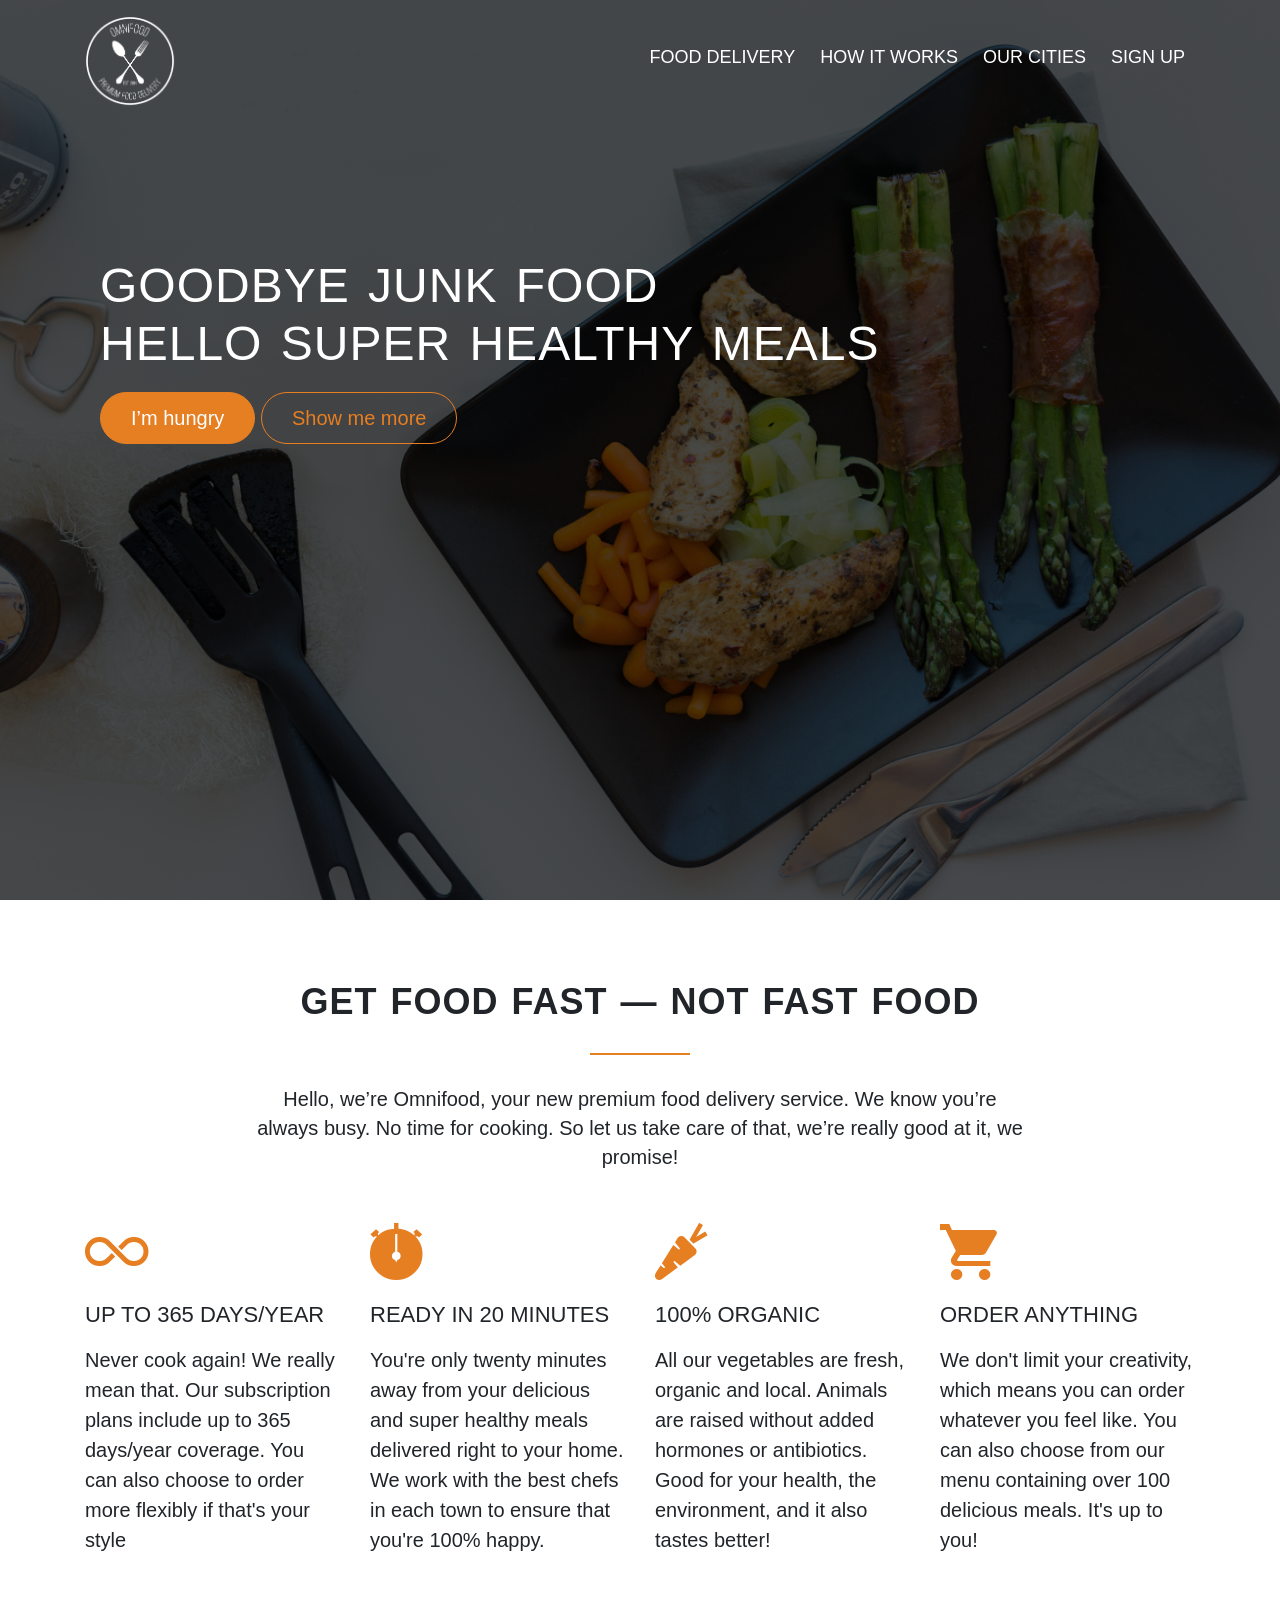
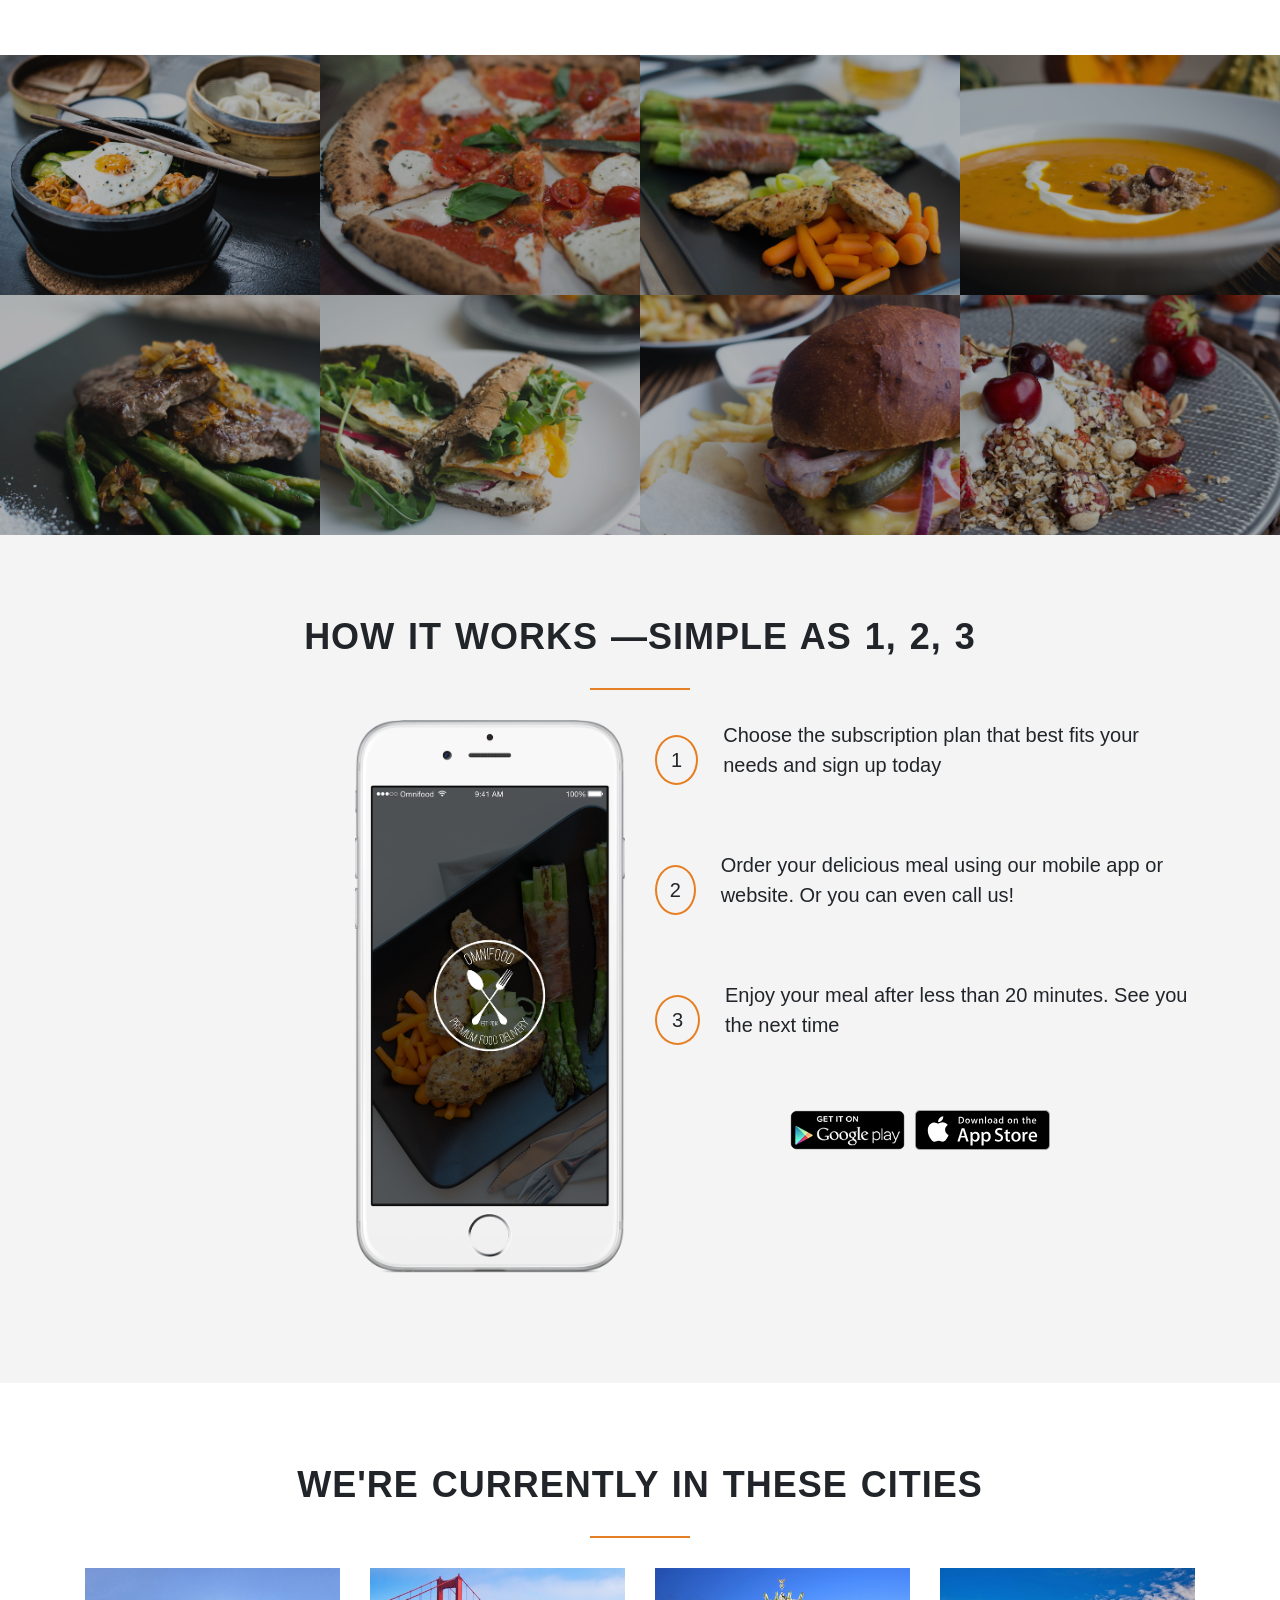
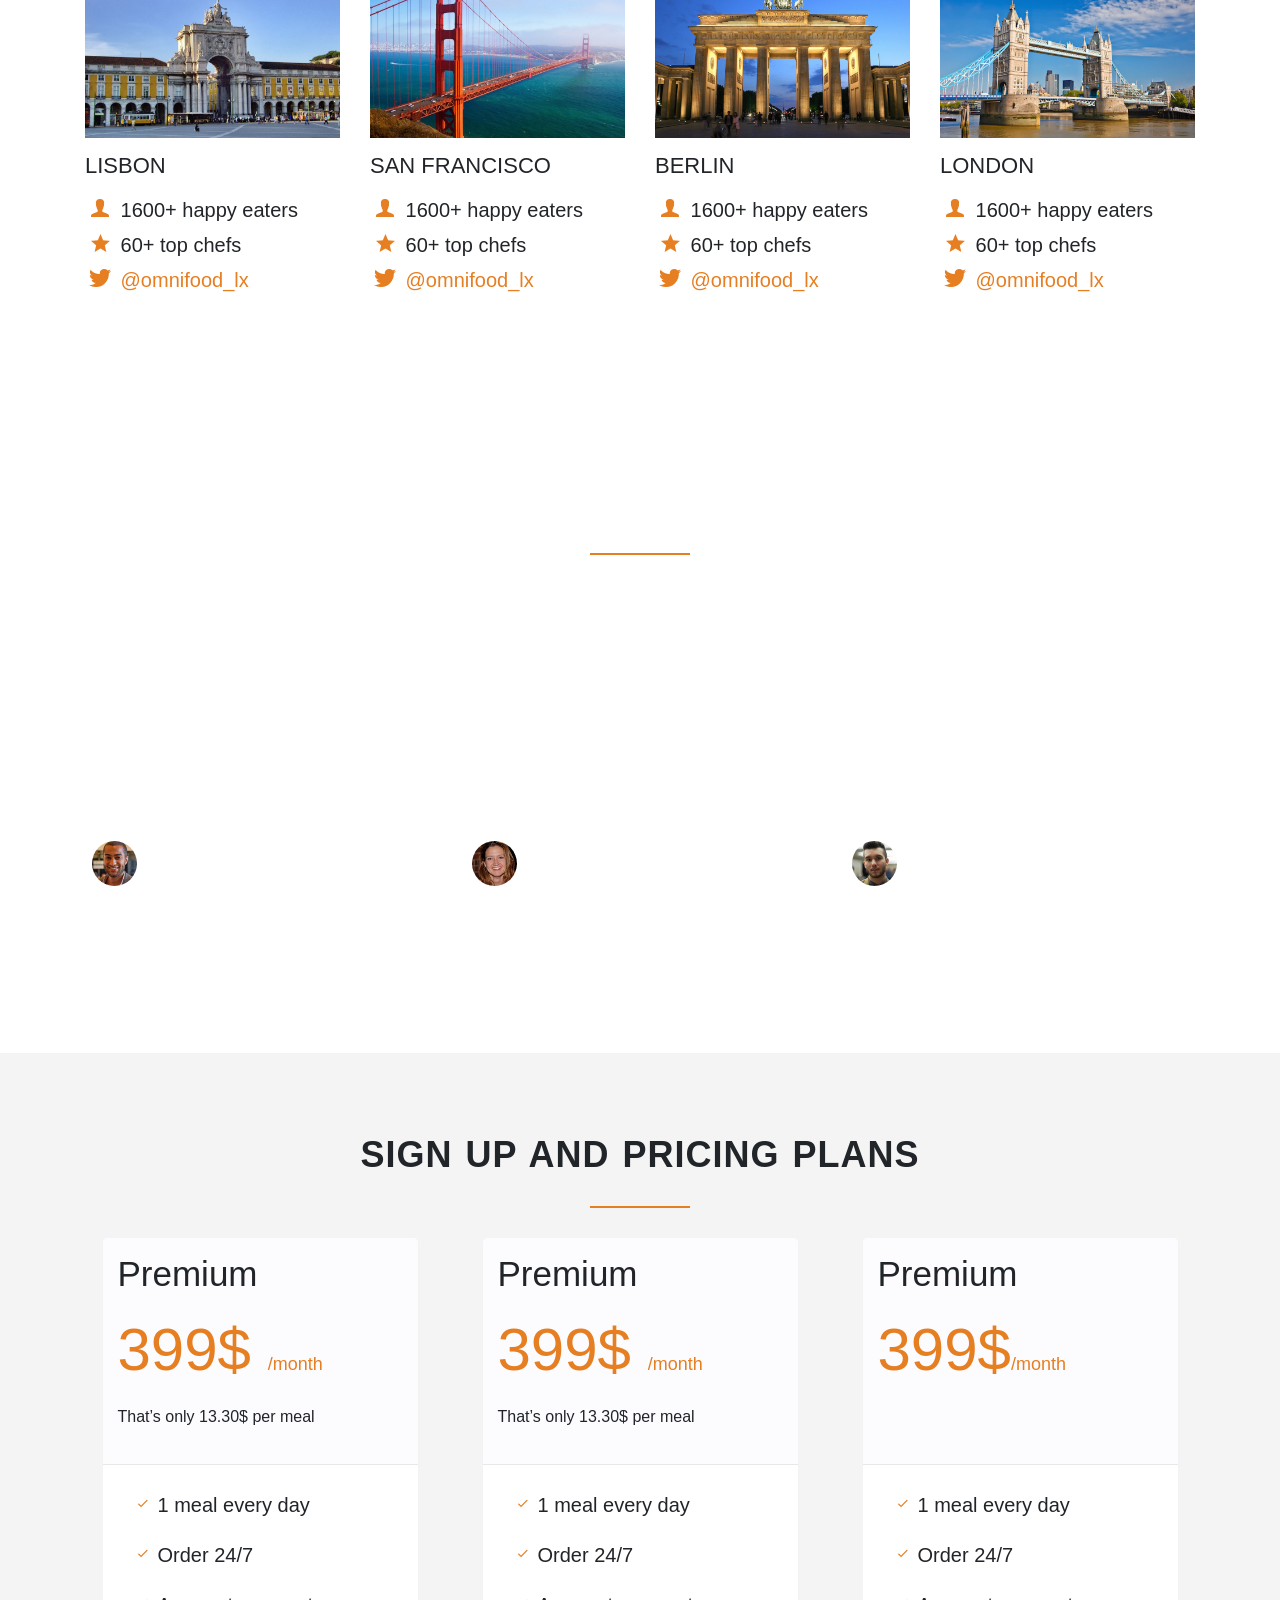
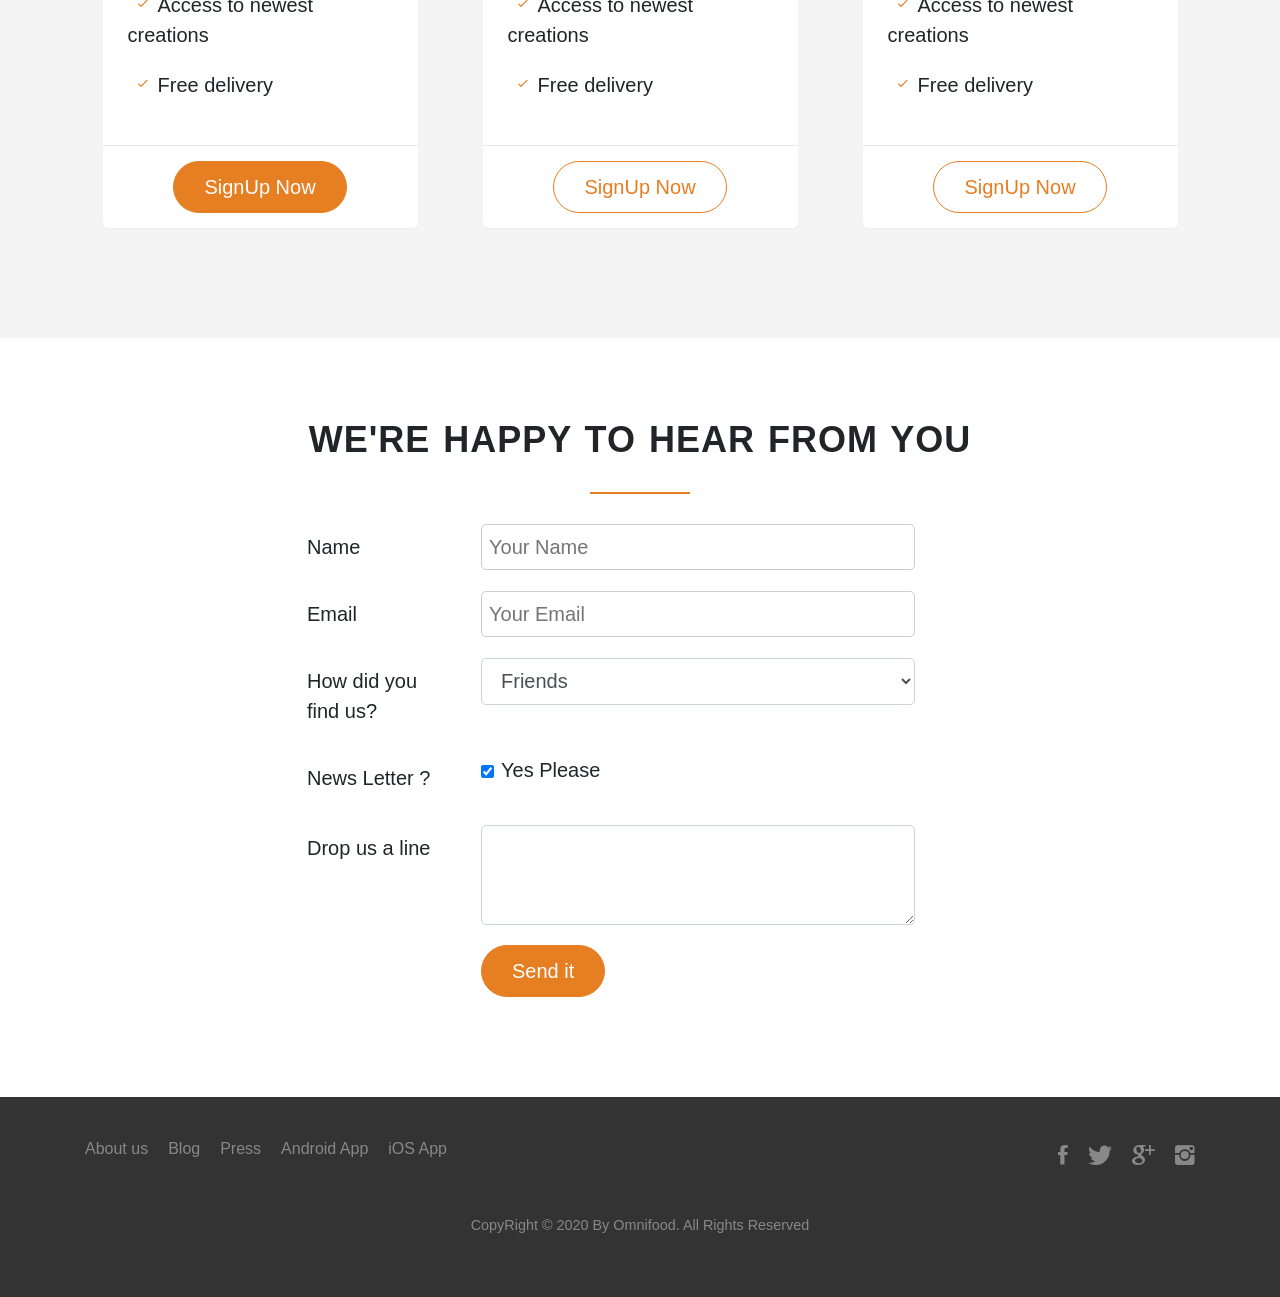
==== index.html @ 08c9b6d7 "omnifood finished successfully" ====
<!DOCTYPE html>
<html lang="en">

<head>
	<meta charset="UTF-8">
	<meta name="viewport" content="width=device-width, initial-scale=1.0">
	<link rel="stylesheet" href="./vendors/css/normalize.css">
	<link rel="stylesheet" href="./resources/css/style.css">
	<link rel="stylesheet" href="./vendors/css/ionicons.min.css">
	<link rel="preconnect" href="https://fonts.gstatic.com">
	<link rel="stylesheet" href="./resources/css/media.css">
	<link href="https://fonts.googleapis.com/css2?family=Lato:ital,wght@0,300;1,300&display=swap" rel="stylesheet">
	<link rel="stylesheet" href="https://maxcdn.bootstrapcdn.com/bootstrap/4.0.0/css/bootstrap.min.css" integrity="sha384-Gn5384xqQ1aoWXA+058RXPxPg6fy4IWvTNh0E263XmFcJlSAwiGgFAW/dAiS6JXm" crossorigin="anonymous">
	<link rel="stylesheet" href="./vendors/css/animate.css">
	<script src="./vendors/js/wow.min.js"></script>

	<title>Omnifood</title>
</head>

<body>
	<!-- header -->
	<header>
		<nav class="navbar navbar-expand-lg">
			<div class="container">
				<a class="navbar-brand" href="index.html"> <img src="./resources/img/logo-white.png" class="logo" alt="omnifood logo"> <img src="./resources/img/logo.png" class="logo-black" alt="omnifood logo black"> </a>
				<button class="navbar-toggler custom-toggler" type="button" data-toggle="collapse" data-target="#navbarSupportedContent" aria-controls="navbarSupportedContent" aria-expanded="false" aria-label="Toggle navigation"> 
					<span class="my-1 mx-2 close" id="icon-toggler"><i class="ion-android-menu"></i></span> 
					<!-- <span class="navbar-toggler-icon"></span>  -->
				</button>
				<div class="collapse navbar-collapse" id="navbarSupportedContent">
					<ul class="navbar-nav ml-auto main-nav">
						<li class="nav-item active"> <a class="nav-link" href="#features">Food delivery <span class="sr-only">(current)</span></a> </li>
						<li class="nav-item"> <a class="nav-link" href="#works">How it works</a> </li>
						<li class="nav-item"> <a class="nav-link" href="#cities">Our cities</a> </li>
						<li class="nav-item"> <a class="nav-link" href="#plans">Sign up</a> </li>
					</ul>
				</div>
			</div>
		</nav>
		<div class="container">
			<div class="jumbotron jumbotron-fluid bg-transparent mt-5">
				<div class="container">
					<h1 class="title-1 wow bounceInUp" data-wow-delay="0.1s">Goodbye junk food <br> Hello super healthy meals</h1> 
					<a href="#" class="btn btn-full js--scroll-to-plans">I’m hungry</a> 
					<a href="#" class="btn btn-ghost  js--scroll-to-start">Show me more</a> </div>
			</div>
		</div>
	</header>
	<!-- features section -->
	<section class="section-features js--section--features" id="features">
		<div class="container">
			<h2 class="title-2">Get food fast &mdash; not fast food</h2>
			<p class="long-copy"> Hello, we’re Omnifood, your new premium food delivery service. We know you’re always busy. No time for cooking. So let us take care of that, we’re really good at it, we promise! </p>
			<div class="row">
				<div class="col-lg-3  col-sm-6 wow fadeInLeft">
					<div class="icon"> <i class="ion-ios-infinite icon-big"></i> </div>
					<h3 class="title-3">Up to 365 days/year</h3>
					<p>Never cook again! We really mean that. Our subscription plans include up to 365 days/year coverage. You can also choose to order more flexibly if that's your style</p>
				</div>
				<div class="col-lg-3 col-sm-6 wow fadeInLeft"> <i class="ion-ios-stopwatch icon-big"></i>
					<h3 class="title-3">Ready in 20 minutes</h3>
					<p>You're only twenty minutes away from your delicious and super healthy meals delivered right to your home. We work with the best chefs in each town to ensure that you're 100% happy.</p>
				</div>
				<div class="col-lg-3 col-sm-6 wow fadeInRight "> <i class="ion-ios-nutrition icon-big"></i>
					<h3 class="title-3">100% organic</h3>
					<p>All our vegetables are fresh, organic and local. Animals are raised without added hormones or antibiotics. Good for your health, the environment, and it also tastes better!</p>
				</div>
				<div class="col-lg-3 col-sm-6 wow fadeInRight  "> <i class="ion-android-cart icon-big"></i>
					<h3 class="title-3">Order anything</h3>
					<p>We don't limit your creativity, which means you can order whatever you feel like. You can also choose from our menu containing over 100 delicious meals. It's up to you!</p>
				</div>
			</div>
		</div>
	</section>
	<!-- meals section -->
	<section class="section-meals">
		<ul class="meals-showcase d-flex justify-content-start align-items-center m-0 p-0">
			<li>
				<figure class="meal-photo"><img src="./resources/img/1.jpg" alt="Korean bibimbap with egg and vegetables"></figure>
			</li>
			<li>
				<figure class="meal-photo"><img src="./resources/img/2.jpg" alt="Simple italian pizza with cherry tomatoes"></figure>
			</li>
			<li>
				<figure class="meal-photo"><img src="./resources/img/3.jpg" alt="Chicken breast steak with vegetables"></figure>
			</li>
			<li>
				<figure class="meal-photo"><img src="./resources/img/4.jpg" alt="Autumn pumpkin soup"></figure>
			</li>
		</ul>
		<ul class="meals-showcase  d-flex justify-content-start align-items-center m-0 p-0">
			<li>
				<figure class="meal-photo"><img src="./resources/img/5.jpg" alt="Paleo beef steak with vegetables"></figure>
			</li>
			<li>
				<figure class="meal-photo"><img src="./resources/img/6.jpg" alt="Healthy baguette with egg and vegetables"></figure>
			</li>
			<li>
				<figure class="meal-photo"><img src="./resources/img/7.jpg" alt="Healthy baguette with egg and vegetables"></figure>
			</li>
			<li>
				<figure class="meal-photo"><img src="./resources/img/8.jpg" alt="Healthy baguette with egg and vegetables"></figure>
			</li>
		</ul>
	</section>
	<!-- How it work section -->
	<section class="section-steps" id="works">
		<div class="container">
			<h2 class="title-2">How it works  &mdash;Simple as 1, 2, 3</h2>
			<div class="row">
				<div class="col-md-6 col-sm-12 d-flex justify-content-center justify-content-md-end align-items-center mb-4 wow fadeInLeft"> <img class="app-screen img-fluid" src="./resources/img/app-iPhone.png" alt="pminfood app on iphone"> </div>
				<div class=" col-md-6 col-sm-12 steps-box wow fadeInRight">
					<div class="works-step"> <span>1</span>
						<p>Choose the subscription plan that best fits your needs and sign up today</p>
					</div>
					<div class="works-step"> <span>2</span>
						<p>Order your delicious meal using our mobile app or website. Or you can even call us!</p>
					</div>
					<div class="works-step"> <span>3</span>
						<p>Enjoy your meal after less than 20 minutes. See you the next time </p>
					</div>
					<div class="apps-icon d-flex justify-content-center align-items-center">
						<a href="#" class="btn-app"><img src="./resources/img/download-app-android.png" alt="omnifood android app link"></a>
						<a href="#" class="btn-app"><img src="./resources/img/download-app.svg" alt="omnifood ios app link"></a>
					</div>
				</div>
			</div>
		</div>
	</section>
	<!-- cities section -->
	<section class="section-cities" id="cities">
		<div class="container">
			<h2 class="title-2">We're currently in these cities</h2>
			<div class="row">
				<div class="col-lg-3  col-md-6 col-sm-12 box wow fadeInUp"> <img src="./resources/img/lisbon-3.jpg" alt="Lisbon">
					<h3 class="title-3">Lisbon</h3>
					<div class="city-feature "> <i class="ion-person icon-small"></i> 1600+ happy eaters </div>
					<div class="city-feature"> <i class="ion-android-star icon-small"></i> 60+ top chefs </div>
					<div class="city-feature"> <i class="ion-social-twitter icon-small"></i> <a href="#">@omnifood_lx</a> </div>
				</div>
				<div class="col-lg-3  col-md-6 col-sm-12  box wow fadeInUp"> <img src="./resources/img/san-francisco.jpg" alt="San Francisco">
					<h3 class="title-3">San Francisco</h3>
					<div class="city-feature"> <i class="ion-person icon-small"></i> 1600+ happy eaters </div>
					<div class="city-feature"> <i class="ion-android-star icon-small"></i> 60+ top chefs </div>
					<div class="city-feature"> <i class="ion-social-twitter icon-small"></i> <a href="#">@omnifood_lx</a> </div>
				</div>
				<div class="col-lg-3  col-md-6 col-sm-12  box wow fadeInUp"> <img src="./resources/img/berlin.jpg" alt="Berlin">
					<h3 class="title-3">Berlin</h3>
					<div class="city-feature"> <i class="ion-person icon-small"></i> 1600+ happy eaters </div>
					<div class="city-feature"> <i class="ion-android-star icon-small"></i> 60+ top chefs </div>
					<div class="city-feature"> <i class="ion-social-twitter icon-small"></i> <a href="#">@omnifood_lx</a> </div>
				</div>
				<div class="col-lg-3  col-md-6 col-sm-12 box wow fadeInUp"> <img src="./resources/img/london.jpg" alt="London">
					<h3 class="title-3">London</h3>
					<div class="city-feature"> <i class="ion-person icon-small"></i> 1600+ happy eaters </div>
					<div class="city-feature"> <i class="ion-android-star icon-small"></i> 60+ top chefs </div>
					<div class="city-feature"> <i class="ion-social-twitter icon-small"></i> <a href="#">@omnifood_lx</a> </div>
				</div>
			</div>
		</div>
	</section>
	<!-- Testimonials section -->
	<section class="section-testimonials">
		<div class="container">
			<h2 class="title-2">Customer testimonials</h2>
			<div class="row">
				<div class="col-md-4 mb-5 wow fadeInDown">
					<blockquote> Omnifood is just awesome! I just launched a startup which leaves me with no time for cooking, so Omnifood is a life-saver. Now that I got used to it, I couldn't live without my daily meals! <cite><img src="./resources/img/customer-1.jpg" alt=""> Alberto Duncan</cite> </blockquote>
				</div>
				<div class="col-md-4 mb-5  wow fadeInDown">
					<blockquote> Inexpensive, healthy and great-tasting meals, delivered right to my home. We have lots of food delivery here in Lisbon, but no one comes even close to Omifood. Me and my family are so in! <cite><img src="./resources/img/customer-2.jpg" alt="">Joana Silva</cite> </blockquote>
				</div>
				<div class="col-md-4 mb-5  wow fadeInDown">
					<blockquote> I was looking for a quick and easy food delivery service in San Franciso. I tried a lot of them and ended up with Omnifood. Best food delivery service in the Bay Area. Keep up the great work! <cite><img src="./resources/img/customer-3.jpg" alt="">Milton Chapman</cite> </blockquote>
				</div>
			</div>
		</div>
	</section>
	<!-- Plans section -->
	<section class="section-plans js--section-plans"  id="plans">
		<div class="container">
			<h2 class="title-2">Sign up and pricing plans</h2>
			<div class="row">
				<div class="col-lg-4 col-md-6 col-sm-12 mb-4 wow fadeInRight">
					<div class="plan-box">
						<div class="price">
							<h3>Premium</h3>
							<p class="plan-price">399$ <span>/month</span></p>
							<p class="plan-price-meal">That’s only 13.30$ per meal</p>
						</div>
						<div class="details">
							<ul>
								<li><i class="ion-ios-checkmark-empty icon-small"></i>1 meal every day</li>
								<li><i class="ion-ios-checkmark-empty icon-small"></i>Order 24/7</li>
								<li><i class="ion-ios-checkmark-empty icon-small"></i>Access to newest creations</li>
								<li><i class="ion-ios-checkmark-empty icon-small"></i>Free delivery</li>
							</ul>
						</div>
						<div class="signUp"> <a href="#" class="btn btn-full">SignUp Now</a> </div>
					</div>
				</div>
				<div class="col-lg-4 col-md-6 col-sm-12  mb-4 wow fadeInLeft ">
					<div class="plan-box">
						<div class="price">
							<h3>Premium</h3>
							<p class="plan-price">399$ <span>/month</span> </p>
							<p class="plan-price-meal">That’s only 13.30$ per meal</p>
						</div>
						<div class="details">
							<ul>
								<li><i class="ion-ios-checkmark-empty icon-small"></i>1 meal every day</li>
								<li><i class="ion-ios-checkmark-empty icon-small"></i>Order 24/7</li>
								<li><i class="ion-ios-checkmark-empty icon-small"></i>Access to newest creations</li>
								<li><i class="ion-ios-checkmark-empty icon-small"></i>Free delivery</li>
							</ul>
						</div>
						<div class="signUp"> <a href="#" class="btn btn-ghost">SignUp Now</a> </div>
					</div>
				</div>
				<div class="col-lg-4 col-md-6 col-sm-12  mb-4  wow fadeInLeft ">
					<div class="plan-box">
						<div class="price">
							<h3>Premium</h3>
							<p class="plan-price">399$<span>/month</span></p>
							<p class="plan-price-meal">&nbsp;</p>
						</div>
						<div class="details">
							<ul>
								<li><i class="ion-ios-checkmark-empty icon-small"></i>1 meal every day</li>
								<li><i class="ion-ios-checkmark-empty icon-small"></i>Order 24/7</li>
								<li><i class="ion-ios-checkmark-empty icon-small"></i>Access to newest creations</li>
								<li><i class="ion-ios-checkmark-empty icon-small"></i>Free delivery</li>
							</ul>
						</div>
						<div class="signUp"> <a href="#" class="btn btn-ghost">SignUp Now</a> </div>
					</div>
				</div>
			</div>
		</div>
	</section>
	<!-- contact section -->
	<section class="section-contact  wow fadeInDown" >
		<div class="container">
            <h2 class="title-2"> We're happy to hear from you</h2>
			<form action="#" method="post" class="contact-form">
                <div class="form-group row">
                    <label for="name" class="col-sm-3 col-form-label">Name</label>
                    <div class="col-sm-8">
                      <input type="text" name="name" id="name"  class="form-control-plaintext" placeholder="Your Name" required>
                    </div>
                </div>
                <div class="form-group row">
                    <label for="email" class="col-sm-3 col-form-label">Email</label>
                    <div class="col-sm-8">
                      <input type="email" name="email" id="email"  class="form-control-plaintext"  placeholder="Your Email" required>
                    </div>
                </div>
                <div class="form-group row">
                    <label for="findUs" class="col-sm-3 col-form-label">How did you find us?</label>
                    <div class="col-sm-8">
                        <select name="findUs" id="findUs" class="form-control" >
                            <option value="friends" selected>Friends</option>
                            <option value="search">Search Engine</option>
                            <option value="add">Advertisement</option>
                            <option value="other">Other</option>
                          </select>                  
                    </div>
                </div>
                <div class="form-group row">
                    <label for="news" class="col-sm-3 col-form-label">News Letter ?</label>
                    <div class="col-sm-8">
                        <input name="news" id="news" type="checkbox" class="form-check-input" checked>
                        <p class="ml-3">Yes Please </p>
                    </div>
                </div>

                <div class="form-group row">
                    <label for="message" class="col-sm-3 col-form-label">Drop us a line</label>
                    <div class="col-sm-8">
                        <textarea name="message" id="message" class="form-control" ></textarea>
                    </div>
                </div>
                <div class="form-group row">
                    <div class="col-sm-3">&nbsp;</div>
                    <div class="col-sm-8">
                        <input type="submit" value="Send it"> 
                     </div>
                </div>
			</form>
		</div>
	</section>
	<!-- Footer -->
	<footer>
		<div class="container">
			<div class="row">
				<div class="col-lg-6 col-sm-12">
					<ul class="footer-nav d-flex align-items-center justify-content-lg-start  justify-content-sm-center">
						<li><a href="#">About us</a></li>
						<li><a href="#">Blog</a></li>
						<li><a href="#">Press</a></li>
						<li><a href="#">Android App</a></li>
						<li><a href="#">iOS App</a></li>
					</ul>
				</div>
				<div class="col-lg-6 col-sm-12">
					<ul class="social-links d-flex align-items-center justify-content-lg-end  justify-content-sm-center">
						<li><a href="#"><i class="ion-social-facebook"></i></a></li>
						<li><a href="#"><i class="ion-social-twitter"></i></a></li>
						<li><a href="#"><i class="ion-social-googleplus"></i></a></li>
						<li><a href="#"><i class="ion-social-instagram"></i></a></li>
					</ul>
				</div>
			</div>
			<p> CopyRight &copy; 2020 By Omnifood. All Rights Reserved </p>
		</div>
	</footer>
	<!-- bootstrap -->
	<script src="https://cdnjs.cloudflare.com/ajax/libs/jquery/3.5.1/jquery.min.js" integrity="sha512-bLT0Qm9VnAYZDflyKcBaQ2gg0hSYNQrJ8RilYldYQ1FxQYoCLtUjuuRuZo+fjqhx/qtq/1itJ0C2ejDxltZVFg==" crossorigin="anonymous"></script>	<script src="https://cdnjs.cloudflare.com/ajax/libs/popper.js/1.12.9/umd/popper.min.js" integrity="sha384-ApNbgh9B+Y1QKtv3Rn7W3mgPxhU9K/ScQsAP7hUibX39j7fakFPskvXusvfa0b4Q" crossorigin="anonymous"></script>
	<script src="https://maxcdn.bootstrapcdn.com/bootstrap/4.0.0/js/bootstrap.min.js" integrity="sha384-JZR6Spejh4U02d8jOt6vLEHfe/JQGiRRSQQxSfFWpi1MquVdAyjUar5+76PVCmYl" crossorigin="anonymous"></script>
	<script src="./vendors/js/jquery.waypoints.min.js"></script>
	<script src="./resources/js/main.js"></script>
</body>

</html>
---- resources/css/style.css ----
/* --------------------------------------- */
/* Basic setup */
/* --------------------------------------- */
* {
  margin: 0;
  padding: 0;
  box-sizing: border-box;
}

html {
  background-color: #fff;
  color: #555555;
  font-family: "Lato", "Arial", sans-serif !important;
  font-weight: 300;
  font-size: 20px;
  text-rendering: optimizeLegibility;
  /* scroll-behavior: smooth; */
}
:root {
  --first-color: #e67e22;
}
/* --------------------------------------- */
/* reusable components */
/* --------------------------------------- */
.row {
  max-width: 1140px;
  margin: 0 auto;
}
section {
  padding: 80px 0;
}
/* --------------------------------------- */
/* HEADINGS */
/* --------------------------------------- */
.title-1,
.title-2,
.title-3 {
  text-transform: uppercase;
  font-weight: 300;
}
.title-1 {
  margin: 0;
  margin-bottom: 20px;
  font-size: 240%;
  color: #fff;
  word-spacing: 4px;
  letter-spacing: 1px;
  font-weight: 300;
}
.title-2 {
  font-size: 180%;
  word-spacing: 2px;
  text-align: center;
  margin-bottom: 30px;
  font-weight: 600;
  letter-spacing: 1px;
}
.title-3 {
  font-size: 110%;
  margin-bottom: 16px;
}
.title-2::after {
  content: "";
  display: block;
  height: 2px;
  background-color: var(--first-color);
  width: 100px;
  margin: 0 auto;
  margin-top: 30px;
}
/* --------------------------------------- */
/* PARAGRAPHS */
/* --------------------------------------- */
.long-copy {
  line-height: 145%;
  width: 70%;
  margin-left: 15%;
  text-align: center;
}
.box p {
  font-size: 90%;
}

/* --------------------------------------- */
/* ICONS */
/* --------------------------------------- */
.icon-big {
  font-size: 350%;
  display: block;
  color: var(--first-color);
  height: 100px;
}
.icon-small {
  width: 30px;
  text-align: center;
  display: inline-flex;
  justify-content: center;
  align-items: center;
  color: var(--first-color);
  font-size: 120%;
}

/* --------------------------------------- */
/* LINKS */
/* --------------------------------------- */
a:link,
a:visited {
  color: var(--first-color);
  text-decoration: none;
  padding-bottom: 1px;
  /* border-bottom: 1px solid var(--first-color); */
  transition: border-bottom 0.2s, color 0.2s;
}
a:active,
a:hover {
  color: #555;
  border-bottom: 1px solid transparent;
}

/* --------------------------------------- */
/* BUTTONS */
/* --------------------------------------- */
.btn:link,
.btn:visited,
input[type="submit"] {
  display: inline-block;
  padding: 10px 30px;
  font-weight: 300;
  text-decoration: none;
  border-radius: 200px;
}
.btn-full:link,
.btn-full:visited,
input[type="submit"] {
  background-color: #e67e22;
  border: 1px solid #e67e22;
  color: #fff;
}
.btn-ghost:link,
.btn-ghost:visited {
  border: 1px solid #e67e22;
  color: #e67e22;
}
.btn:hover,
.btn:active,
input[type="submit"]:hover {
  background-color: #ca6f1e;
  color: #fff;
  transition: background-color 0.2s, color 0.2s;
}
/* --------------------------------------- */
/* FEATURES */
/* --------------------------------------- */
.long-copy {
  margin-bottom: 30px;
}

/* --------------------------------------- */
/* HEADER */
/* --------------------------------------- */
header {
  background-image: linear-gradient(rgba(0, 0, 0, 0.7), rgba(0, 0, 0, 0.7)),
    url(./img/hero.jpg);
  min-height: 100vh;
  background-position: center;
  background-repeat: no-repeat;
  background-size: cover;
  background-attachment: fixed;
}
.logo,
.logo-black {
  width: auto;
  height: 90px;
}
.logo-black {
  display: none;
  height: 50px;
}
nav {
  background-color: transparent;
}
.custom-toggler.navbar-toggler {
  border-color: white;
}
.custom-toggler .navbar-toggler-icon {
  background-image: url("data:image/svg+xml;charset=utf8,%3Csvg viewBox='0 0 32 32' xmlns='http://www.w3.org/2000/svg'%3E%3Cpath stroke='rgba(255, 255, 255)' stroke-width='2' stroke-linecap='round' stroke-miterlimit='10' d='M4 8h24M4 16h24M4 24h24'/%3E%3C/svg%3E");
}

#icon-toggler i {
  color: #fff;
  outline: none;
}

.navbar-nav li a:link,
.navbar-nav li a:visited {
  padding: 8px 0;
  color: #fff !important;
  text-decoration: none;
  text-transform: uppercase;
  font-weight: 500;
  font-size: 90%;
  border-bottom: 2px solid transparent;
  transition: border-bottom 0.2s;
  margin-left: 5px;
}

.navbar-nav li a:hover,
.navbar-nav li a:active {
  border-bottom: 2px solid var(--first-color);
}
/* sticky nav */
.sticky {
  position: fixed !important;
  top: 0;
  left: 0;
  width: 100%;
  background-color: rgba(255, 255, 255) !important;
  box-shadow: 0 2px 2px #efefef;
  z-index: 9999;
}
.sticky li a:link,
.sticky li a:visited {
  padding: 5px 0 5px 0;
  color: #555 !important;
}

.sticky .custom-toggler.navbar-toggler {
  border-color: #555;
  outline: 0;
}

.sticky .custom-toggler .navbar-toggler-icon {
  background-image: url("data:image/svg+xml;charset=utf8,%3Csvg viewBox='0 0 32 32' xmlns='http://www.w3.org/2000/svg'%3E%3Cpath stroke='rgb(85, 85, 85)' stroke-width='2' stroke-linecap='round' stroke-miterlimit='10' d='M4 8h24M4 16h24M4 24h24'/%3E%3C/svg%3E");
}
.sticky #icon-toggler i {
  color: #000;
}

.sticky .logo {
  display: none;
}
.sticky .logo-black {
  display: block;
}

/* --------------------------------------- */
/* MEALS SECTION */
/* --------------------------------------- */
.section-meals {
  padding: 0;
}
.meals-showcase {
  width: 100%;
}
.meal-photo {
  width: 100%;
  margin: 0;
  overflow: hidden;
  background-color: #000000;
}
.meal-photo img {
  opacity: 0.7;
  width: 100%;
  height: auto;
  transform: scale(1.15);
  transition: transform 0.5s, opacity 0.5s;
  padding: 0;
  margin: 0;
}

.meal-photo img:hover {
  opacity: 1;
  transform: scale(1.03);
}
/* --------------------------------------- */
/* HOW IT WORKS */
/* --------------------------------------- */
.section-steps {
  background-color: #f4f4f4;
}

.works-step {
  display: flex;
  justify-content: space-between;
  align-items: center;
  margin-bottom: 50px;
}
.works-step:last-of-type {
  margin-bottom: 30px;
}
.works-step span {
  height: 50px;
  width: 50px;
  border-radius: 50%;
  border: 2px solid var(--first-color);
  margin-right: 25px;
  display: flex;
  justify-content: center;
  align-items: center;
  padding: 10px;
}

.btn-app img {
  height: 40px;
  width: auto;
  margin-right: 10px;
}
.btn-app:link,
.btn-app:visited {
  border: 0;
}
/* --------------------------------------- */
/* CITIES */
/* --------------------------------------- */
.section-cities .box {
  margin-bottom: 20px;
}

.box img {
  width: 100%;
  height: auto;
  margin-bottom: 15px;
}
.city-feature {
  margin-bottom: 5px;
}

/* --------------------------------------- */
/* TESTIMONIALS */
/* --------------------------------------- */
.section-testimonials {
  background-image: linear-gradient(rgba(0, 0, 0, 0.8), rgba(0, 0, 0, 0.8)),
    url(./img/back-customers.jpg);
  background-size: cover;
  background-repeat: no-repeat;
  background-position: center;
  color: #fff;
  background-attachment: fixed;
}

.section-testimonials h2 {
  margin-bottom: 80px;
}
blockquote {
  padding: 2%;
  font-style: italic;
  line-height: 145%;
  position: relative;
  font-weight: 300;
}

blockquote::before {
  content: "\201D";
  font-size: 300%;
  display: block;
  position: absolute;
  top: -10px;
  left: -3px;
}

cite {
  font-size: 90%;
  display: block;
  margin-top: 25px;
}
cite img {
  height: 45px;
  border-radius: 50%;
  margin-right: 10px;
  vertical-align: middle;
}
/* --------------------------------------- */
/* SIGN UP & PRICING PLANS  */
/* --------------------------------------- */
.section-plans {
  background-color: #f4f4f4;
}
.plan-box {
  background-color: #fff;
  border-radius: 5px;
  width: 90%;
  margin-left: 5%;
  box-shadow: 0 2px 2px #efefef;
}
.plan-box div:first-child {
  background-color: #fcfcff;
  border-radius: 5px 5px 0 0;
}
.plan-box div {
  padding: 15px;
  border-bottom: 1px solid #e8e8e8;
}
.plan-box div:last-child {
  text-align: center;
  border: 0;
}
.plan-price {
  font-size: 300%;
  margin-bottom: 10px;
  font-weight: 100;
  color: var(--first-color);
}
.plan-price span {
  font-size: 30%;
  font-weight: 300;
}
.plan-price-meal {
  font-size: 80%;
}
.plan-box ul {
  list-style: none;
}
.plan-box ul li {
  padding: 10px;
}
/* --------------------------------------- */
/*  FORM*/
/* --------------------------------------- */

.contact-form {
  width: 60%;
  margin: 0 auto;
}
input[type="text"],
input[type="email"],
select,
textarea {
  width: 100%;
  padding: 7px;
  border-radius: 5px;
  border: 1px solid #ccc;
}
textarea {
  height: 100px;
}
input[type="submit"] {
  outline: none;
}

input[type="checkbox"] {
  margin: 10px 5px 10px 0px;
}
*:focus {
  outline: none;
}

/* --------------------------------------- */
/*  FOOTER*/
/* --------------------------------------- */
footer {
  background-color: #333;
  padding: 40px;
  font-size: 80%;
}

.footer-nav li,
.social-links li {
  margin-right: 20px;
  list-style: none;
}
.footer-nav li:last-child,
.social-links li:last-child {
  margin-right: 0;
}
.footer-nav li a:visited,
.footer-nav li a:link,
.social-links li a:link,
.social-links li a:visited {
  border: 0;
  text-decoration: none;
  color: #888;
  transition: color 0.2s;
}
.footer-nav li a:hover,
.social-links li a:active {
  color: #ddd;
}

.social-links li a:link,
.social-links li a:active {
  font-size: 160%;
}
.ion-social-facebook:hover {
  color: #3b5999;
}
.ion-social-twitter:hover {
  color: #55acee;
}
.ion-social-googleplus:hover {
  color: #dd4b39;
}
.ion-social-instagram:hover {
  color: #e4405f;
}
footer p {
  color: #888;
  text-align: center;
  font-size: 90%;
  margin-top: 20px;
}
---- resources/css/media.css ----
/* big  tablet to 1200px */
@media (min-width: 1200px) {
  .app-screen {
    width: 50%;
  }
}

/* big  tablet to 1200px */
@media (max-width: 1200px) {
  .app-screen {
    width: 50%;
  }
}

/* for small tablet to big tablet from 768 to 1023px */
@media (max-width: 1023px) {
  body {
    font-size: 18px !important;
  }
  .app-screen {
    width: 60%;
  }
}

@media (max-width: 991px) {
  .app-screen {
    width: 80%;
  }
}
/* for small tablet from 481 to 767px */
@media (max-width: 767px) {
  body {
    font-size: 16px !important;
  }
  .app-screen {
    width: 40%;
  }
}

/* for small phones from 0 to 480px */
@media only screen and(max-width:480px) {
}
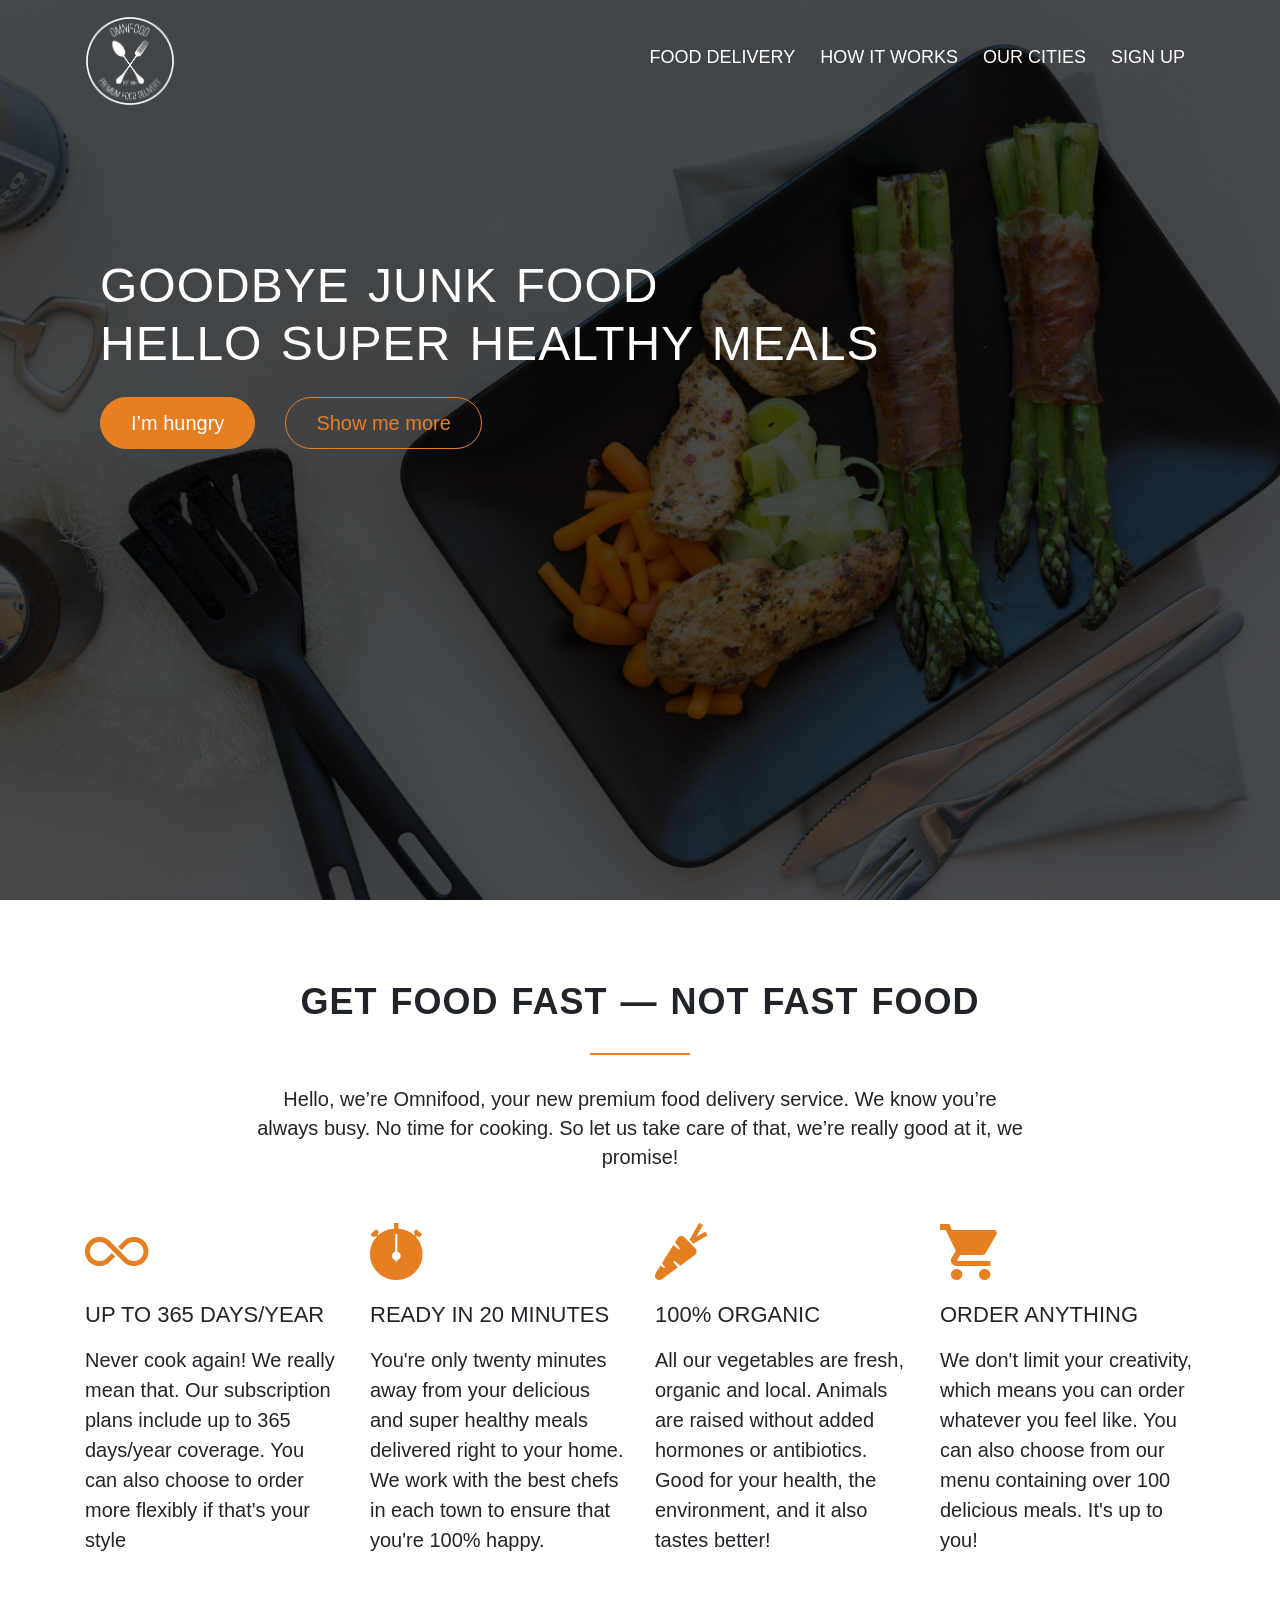
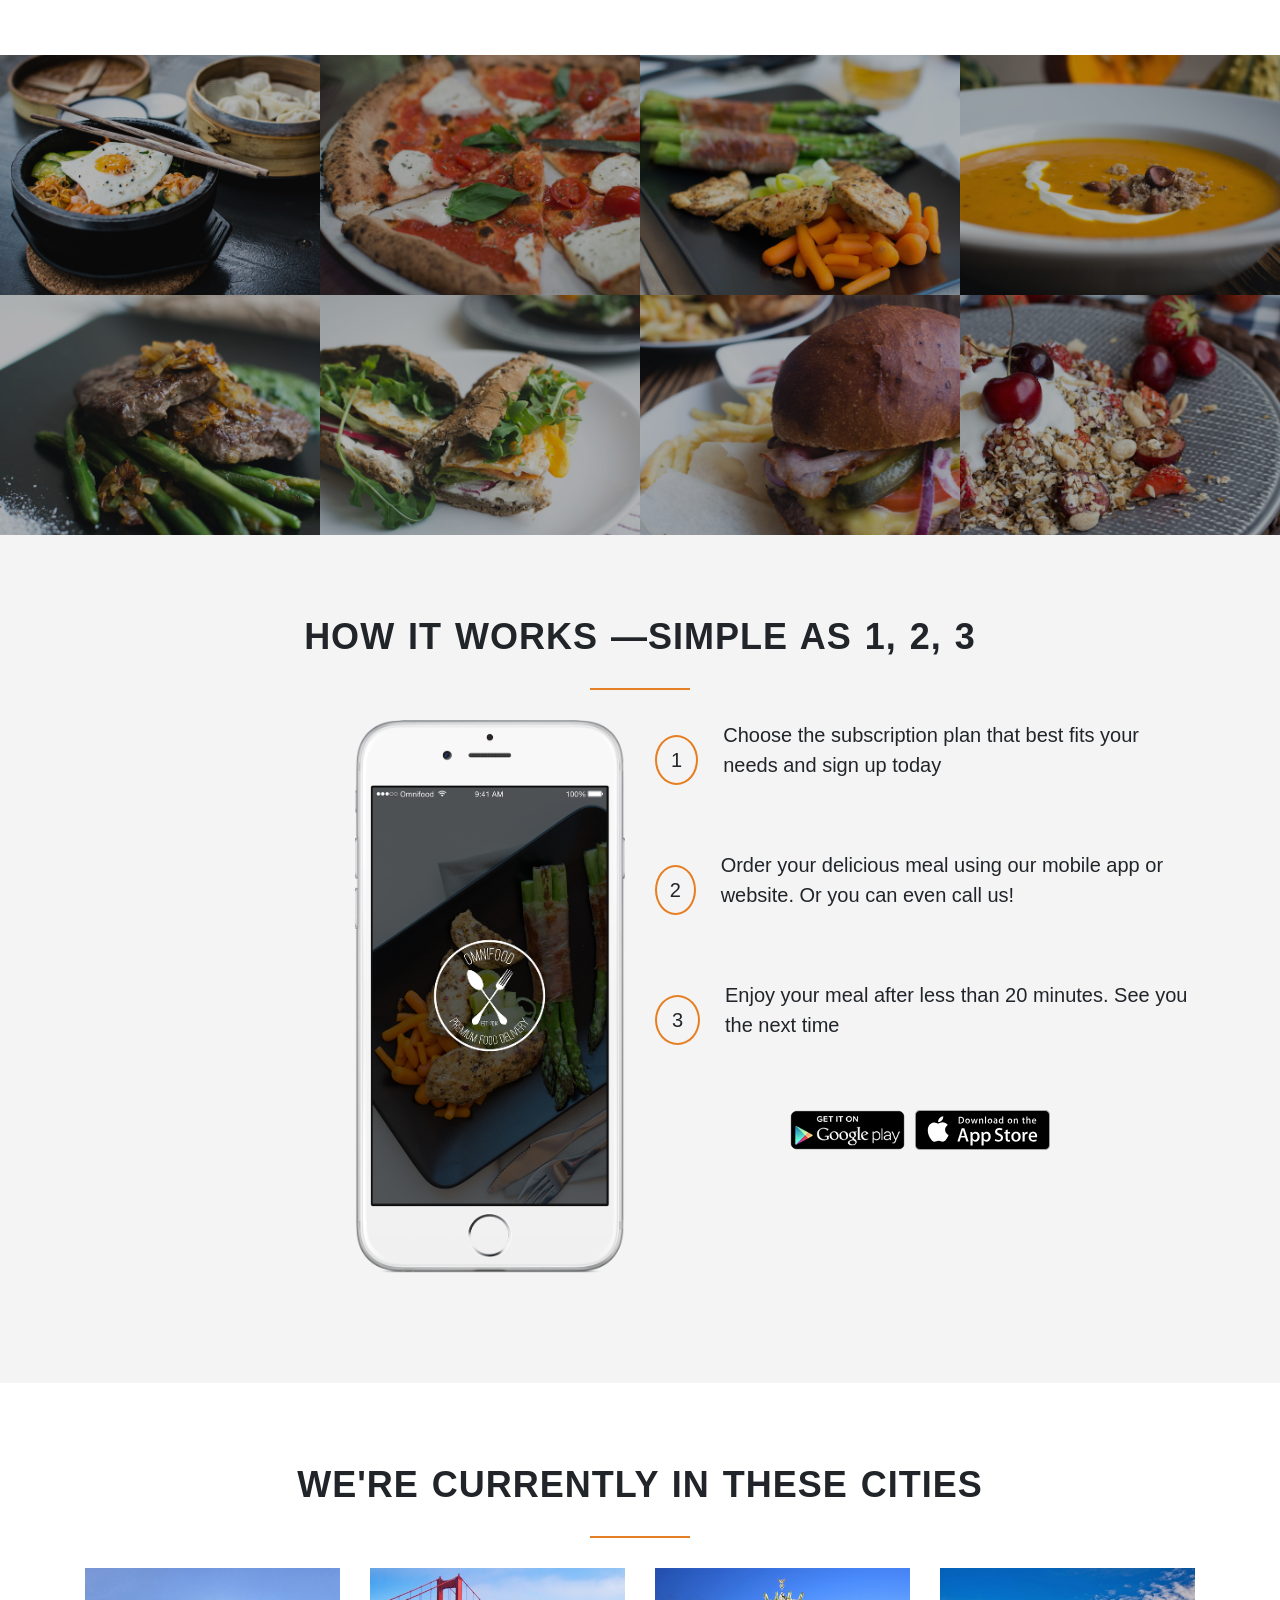
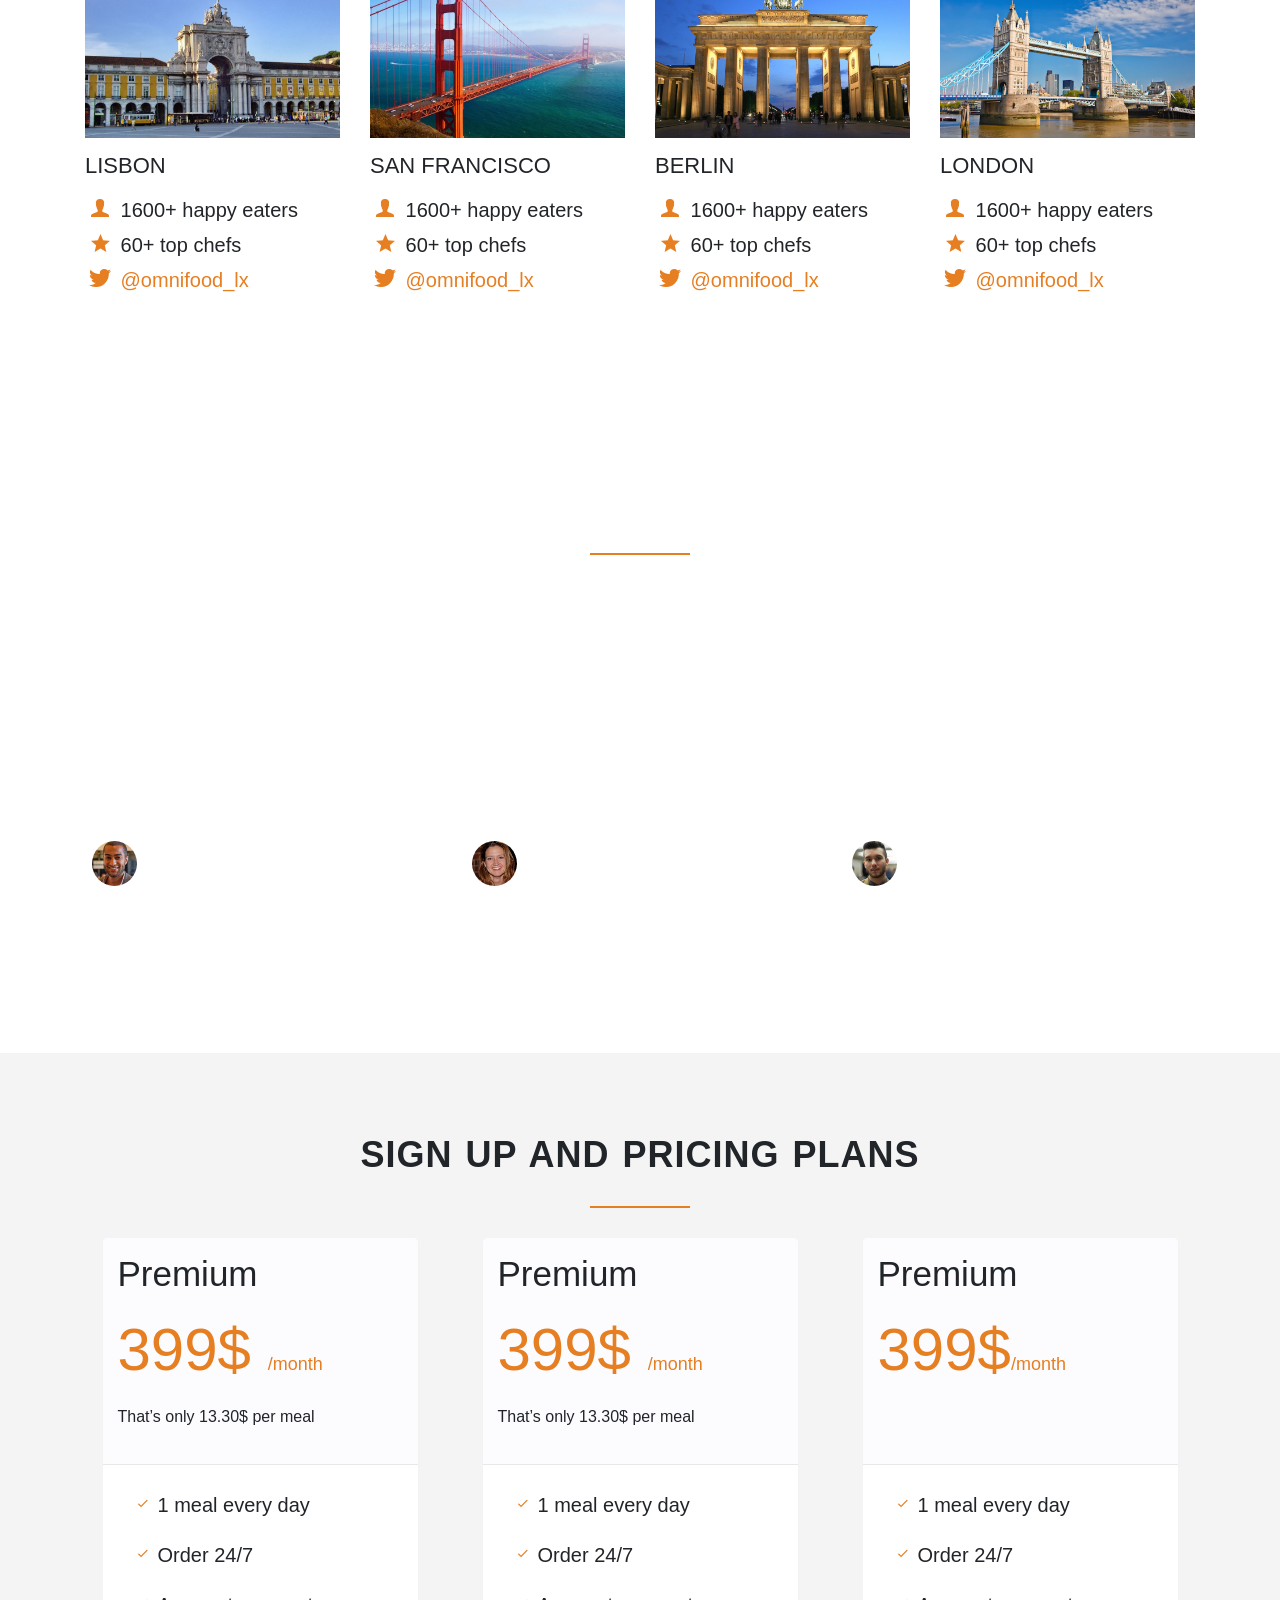
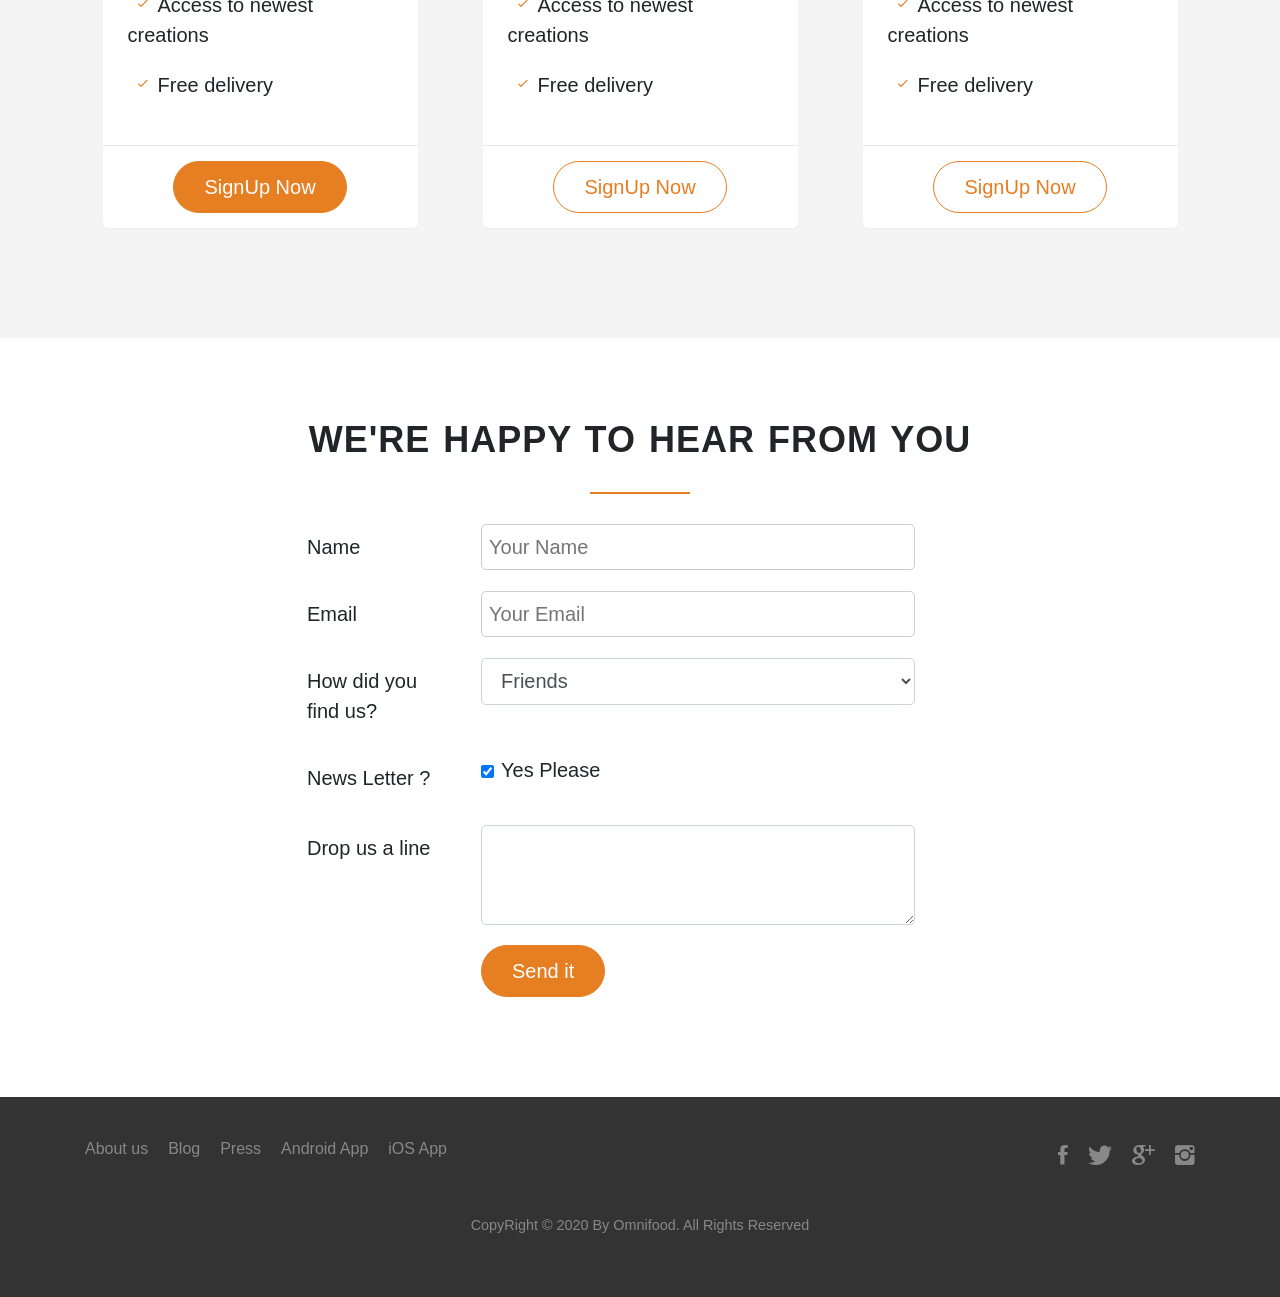
==== commit 144801fb: "omnifood finished successfully" ====
--- a/index.html
+++ b/index.html
@@ -37,12 +37,16 @@
 				</div>
 			</div>
 		</nav>
-		<div class="container">
+		<div class="container overflow-hidden">
 			<div class="jumbotron jumbotron-fluid bg-transparent mt-5">
 				<div class="container">
 					<h1 class="title-1 wow bounceInUp" data-wow-delay="0.1s">Goodbye junk food <br> Hello super healthy meals</h1> 
-					<a href="#" class="btn btn-full js--scroll-to-plans">I’m hungry</a> 
-					<a href="#" class="btn btn-ghost  js--scroll-to-start">Show me more</a> </div>
+					<div class="d-flex justify-content-start align-items-center flex-wrap">
+						<a href="#" class="btn btn-full js--scroll-to-plans mr-4 my-1">I’m hungry</a> 
+						<a href="#" class="btn btn-ghost  js--scroll-to-start my-1">Show me more</a>
+					</div>
+
+				 </div>
 			</div>
 		</div>
 	</header>
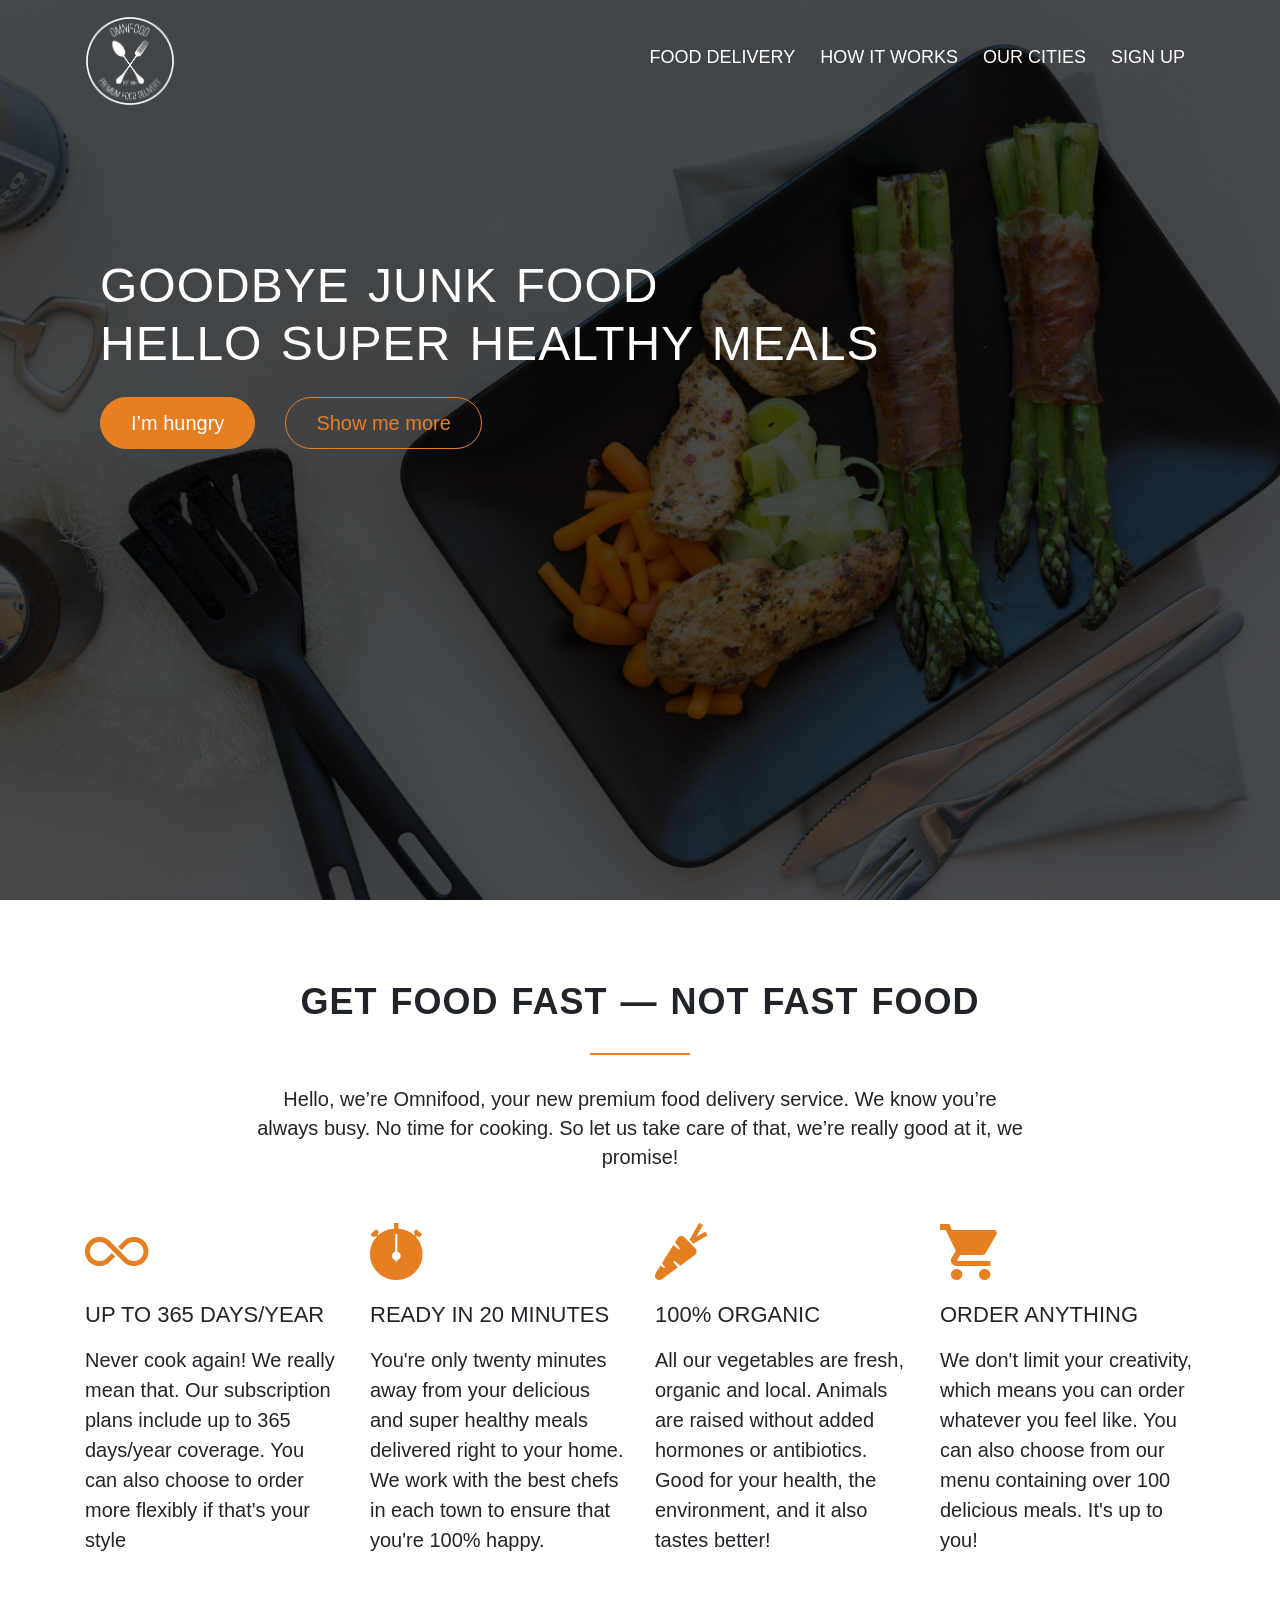
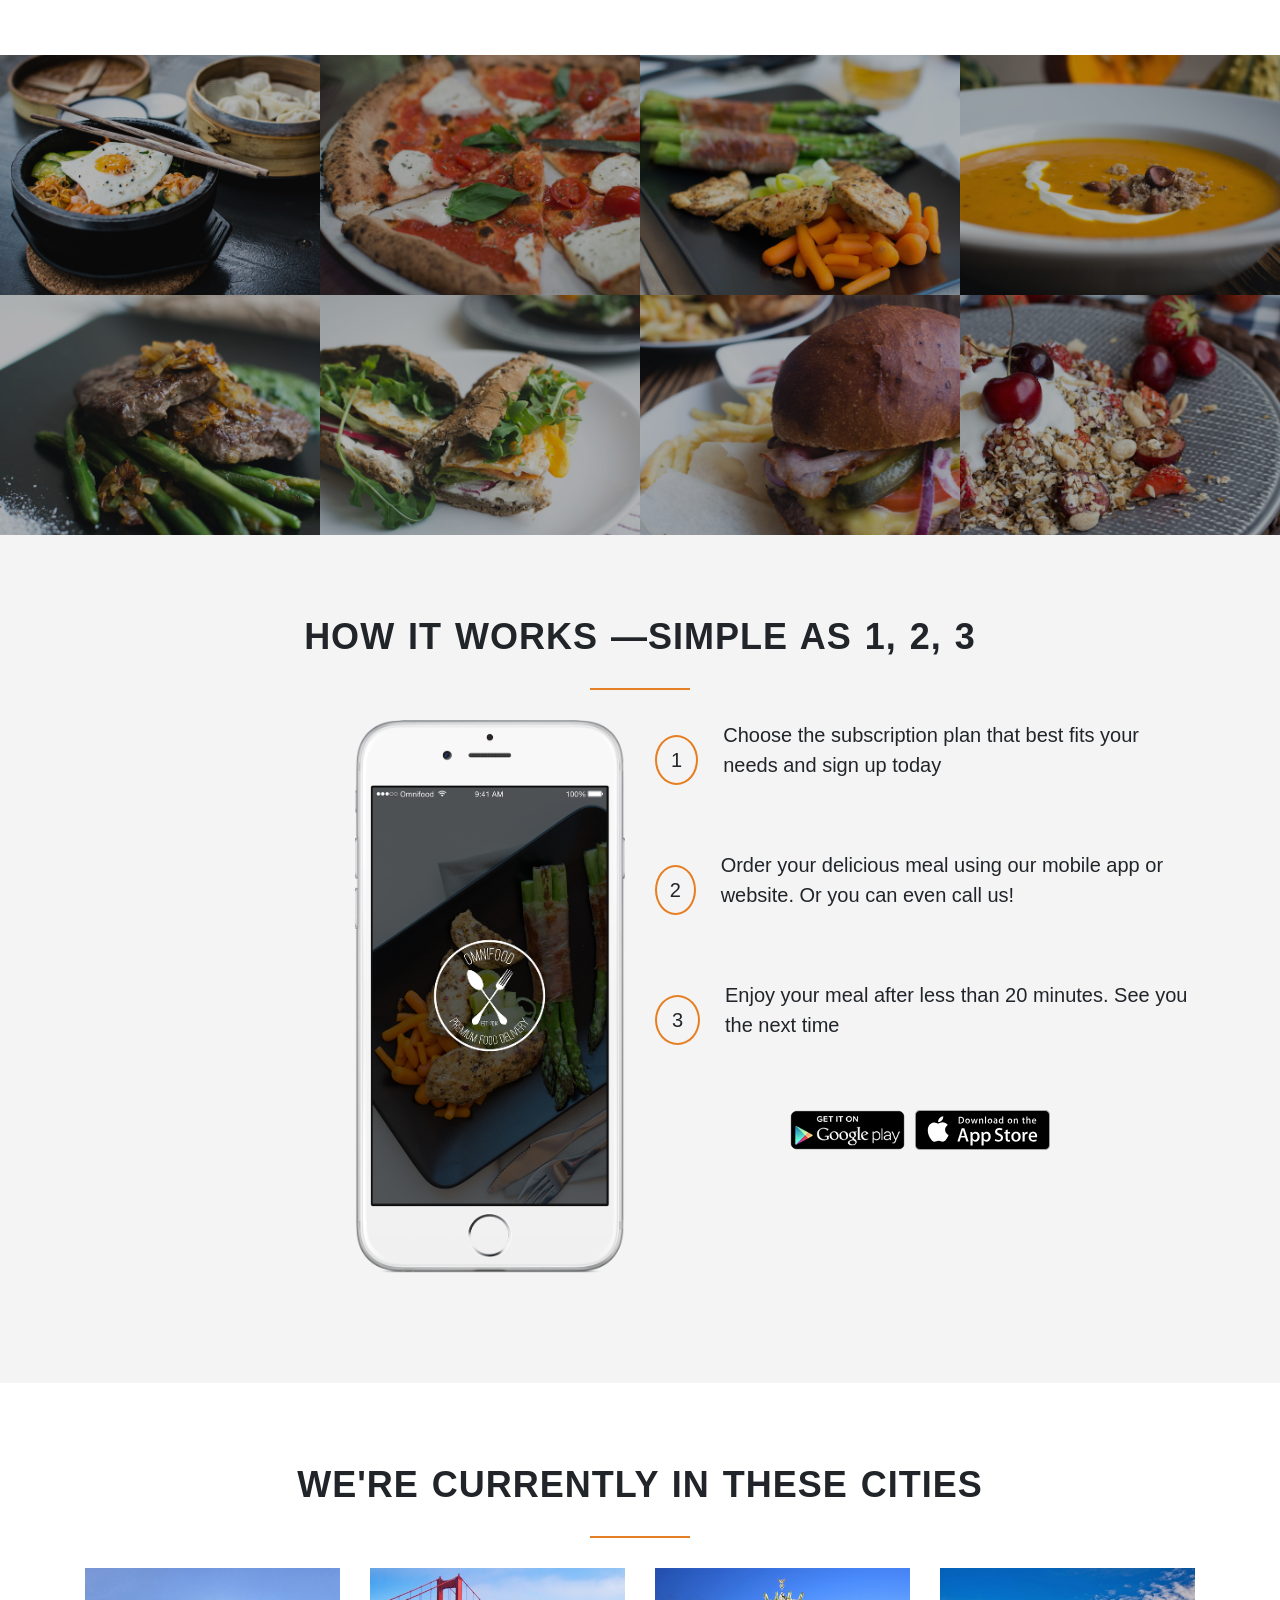
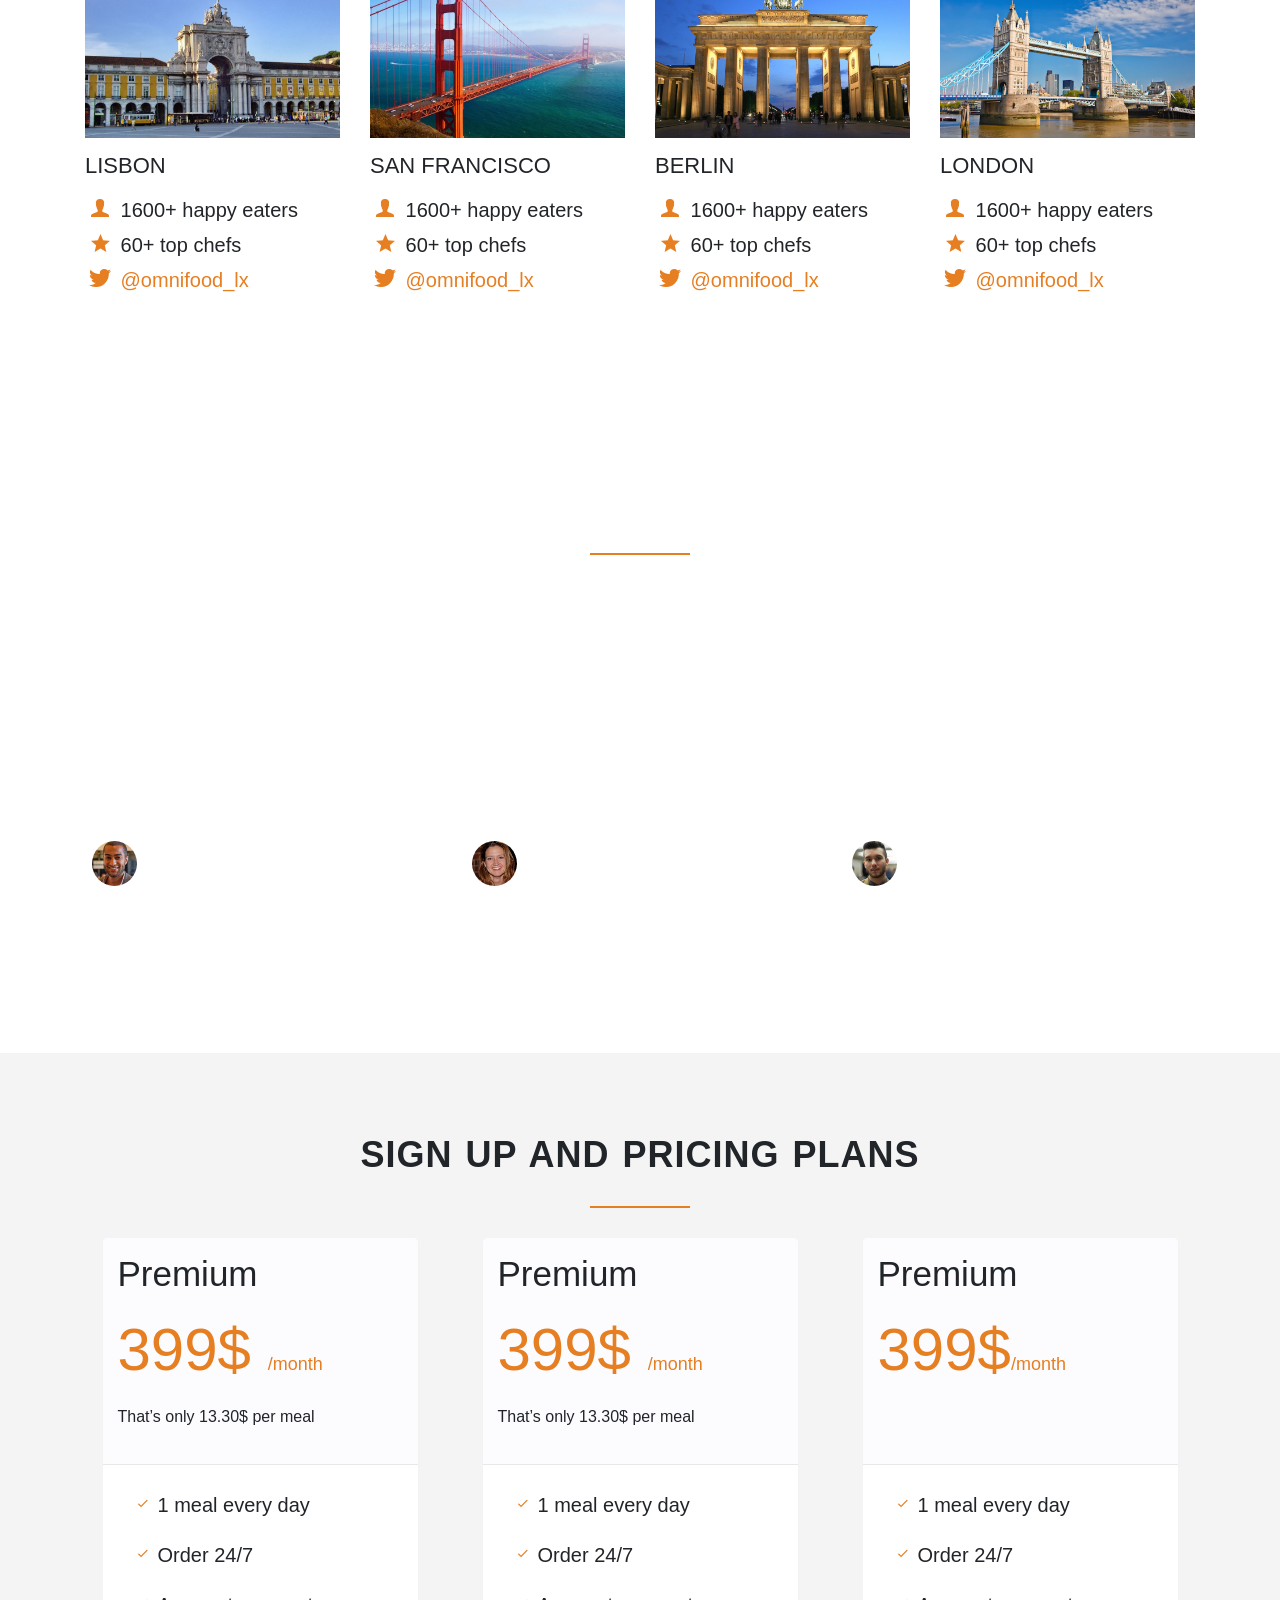
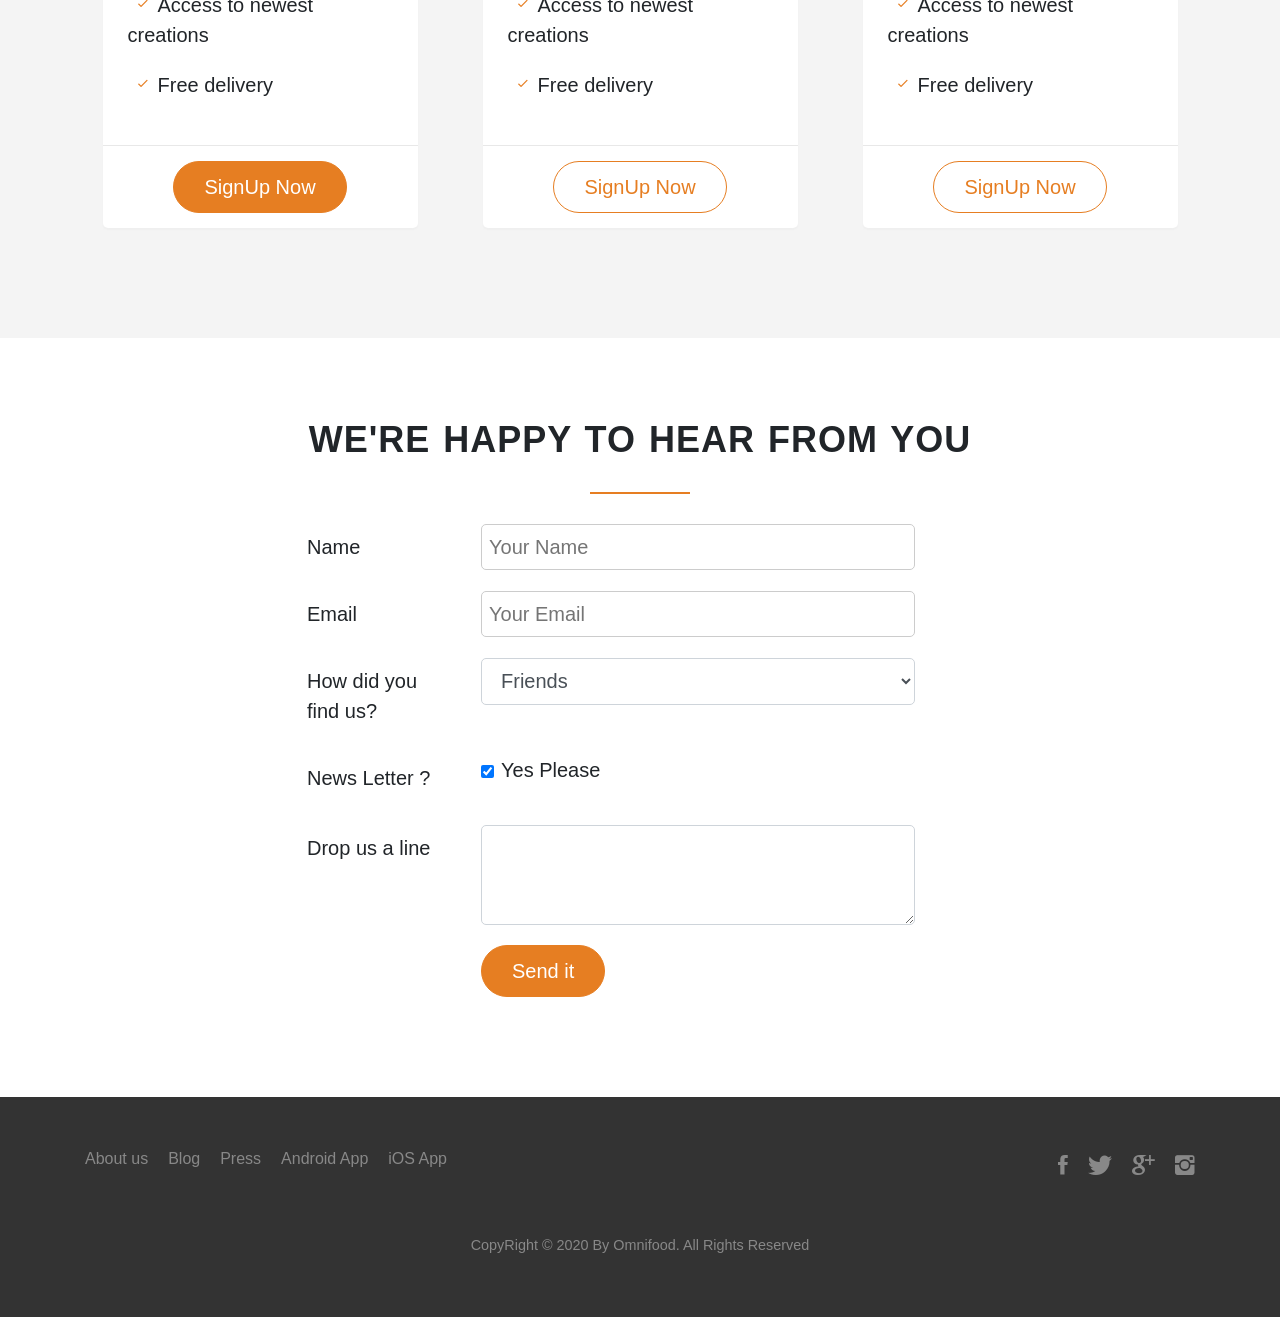
==== commit aaaaf95d: "omnifood finished successfully" ====
--- a/index.html
+++ b/index.html
@@ -29,10 +29,10 @@
 				</button>
 				<div class="collapse navbar-collapse" id="navbarSupportedContent">
 					<ul class="navbar-nav ml-auto main-nav">
-						<li class="nav-item active"> <a class="nav-link" href="#features">Food delivery <span class="sr-only">(current)</span></a> </li>
-						<li class="nav-item"> <a class="nav-link" href="#works">How it works</a> </li>
-						<li class="nav-item"> <a class="nav-link" href="#cities">Our cities</a> </li>
-						<li class="nav-item"> <a class="nav-link" href="#plans">Sign up</a> </li>
+						<li class="nav-item active"> <a class="nav-link" data-toggle="collapse" data-target=".navbar-collapse.show" href="#features">Food delivery <span class="sr-only">(current)</span></a> </li>
+						<li class="nav-item"> <a class="nav-link" data-toggle="collapse" data-target=".navbar-collapse.show" href="#works">How it works</a> </li>
+						<li class="nav-item"> <a class="nav-link" data-toggle="collapse" data-target=".navbar-collapse.show" href="#cities">Our cities</a> </li>
+						<li class="nav-item"> <a class="nav-link" data-toggle="collapse" data-target=".navbar-collapse.show" href="#plans">Sign up</a> </li>
 					</ul>
 				</div>
 			</div>
@@ -298,7 +298,7 @@
 		<div class="container">
 			<div class="row">
 				<div class="col-lg-6 col-sm-12">
-					<ul class="footer-nav d-flex align-items-center justify-content-lg-start  justify-content-sm-center">
+					<ul class="footer-nav d-flex align-items-center justify-content-lg-start  justify-content-sm-center flex-wrap">
 						<li><a href="#">About us</a></li>
 						<li><a href="#">Blog</a></li>
 						<li><a href="#">Press</a></li>
@@ -307,7 +307,7 @@
 					</ul>
 				</div>
 				<div class="col-lg-6 col-sm-12">
-					<ul class="social-links d-flex align-items-center justify-content-lg-end  justify-content-sm-center">
+					<ul class="social-links d-flex align-items-center justify-content-lg-end  justify-content-sm-center ">
 						<li><a href="#"><i class="ion-social-facebook"></i></a></li>
 						<li><a href="#"><i class="ion-social-twitter"></i></a></li>
 						<li><a href="#"><i class="ion-social-googleplus"></i></a></li>
--- a/resources/css/style.css
+++ b/resources/css/style.css
@@ -457,6 +457,7 @@
 .social-links li {
   margin-right: 20px;
   list-style: none;
+  padding: 10px 0;
 }
 .footer-nav li:last-child,
 .social-links li:last-child {
--- a/resources/css/media.css
+++ b/resources/css/media.css
@@ -37,6 +37,3 @@
   }
 }
 
-/* for small phones from 0 to 480px */
-@media only screen and(max-width:480px) {
-}
